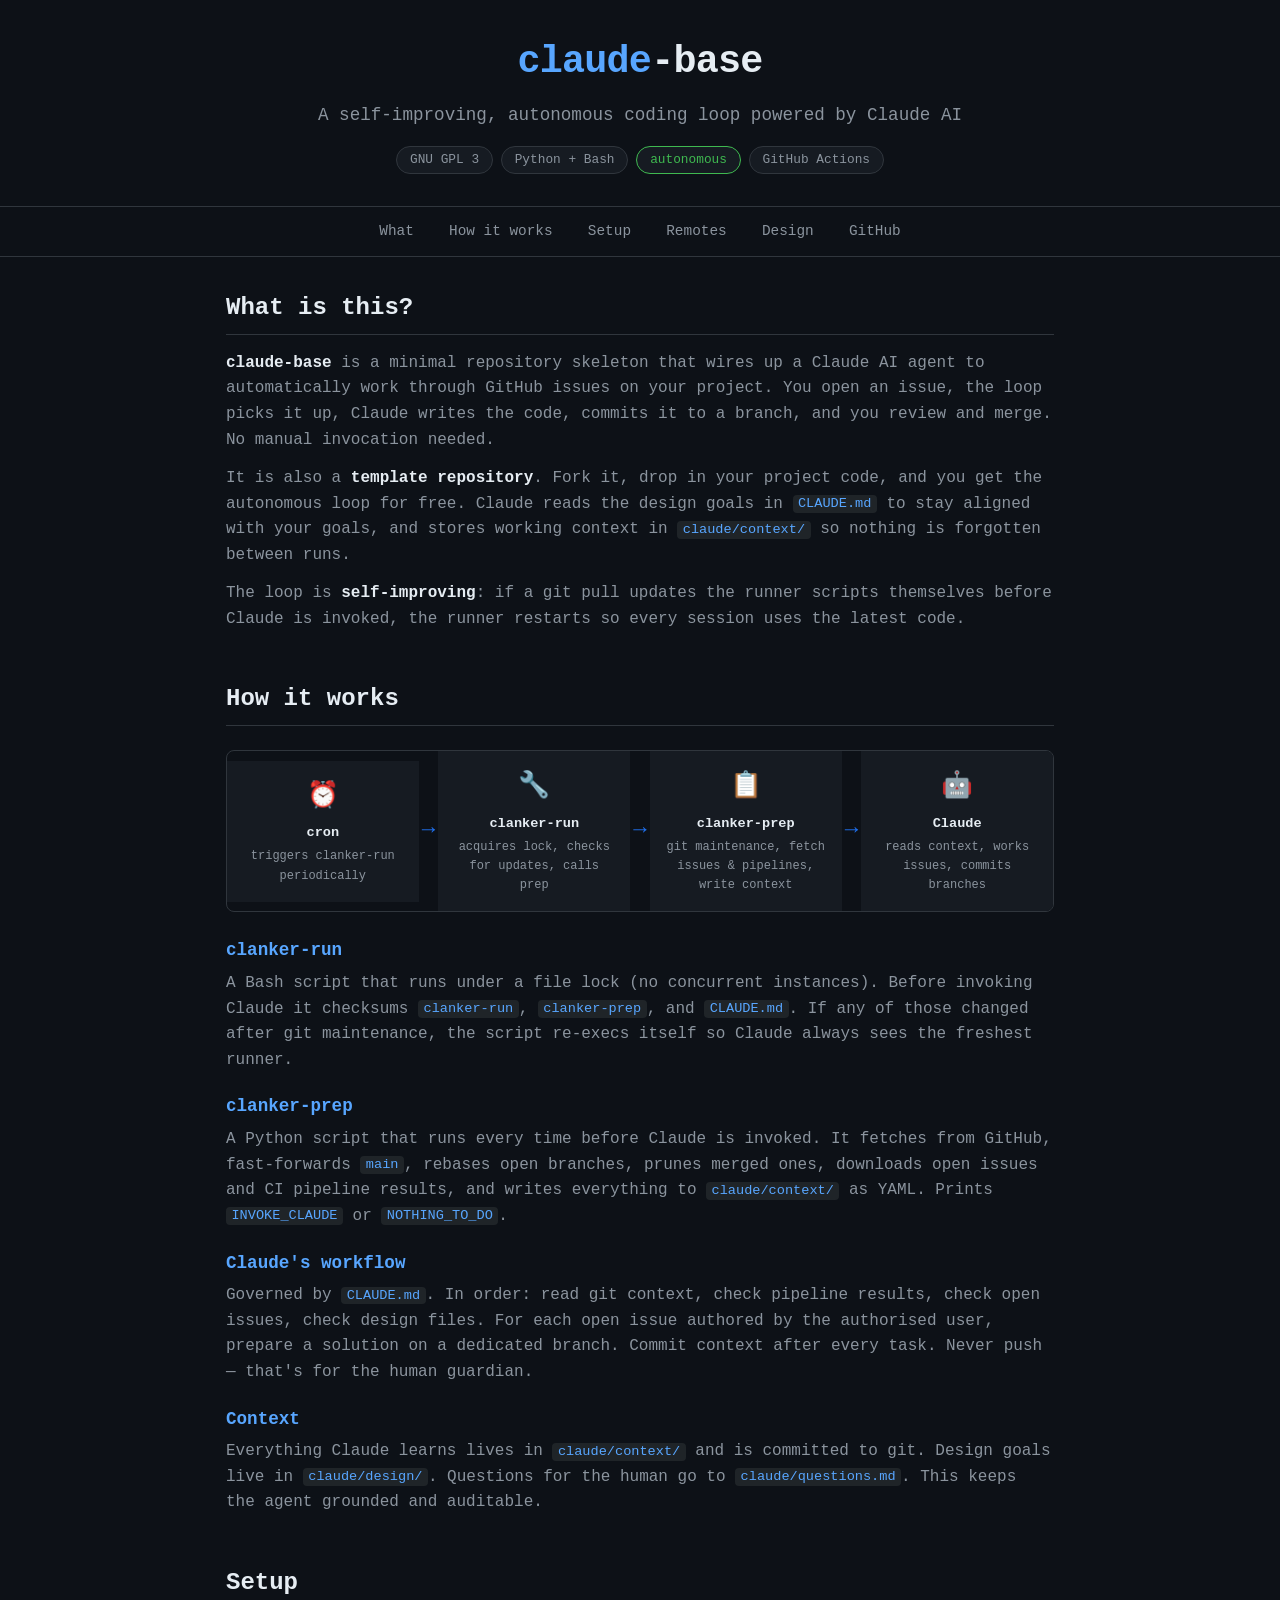
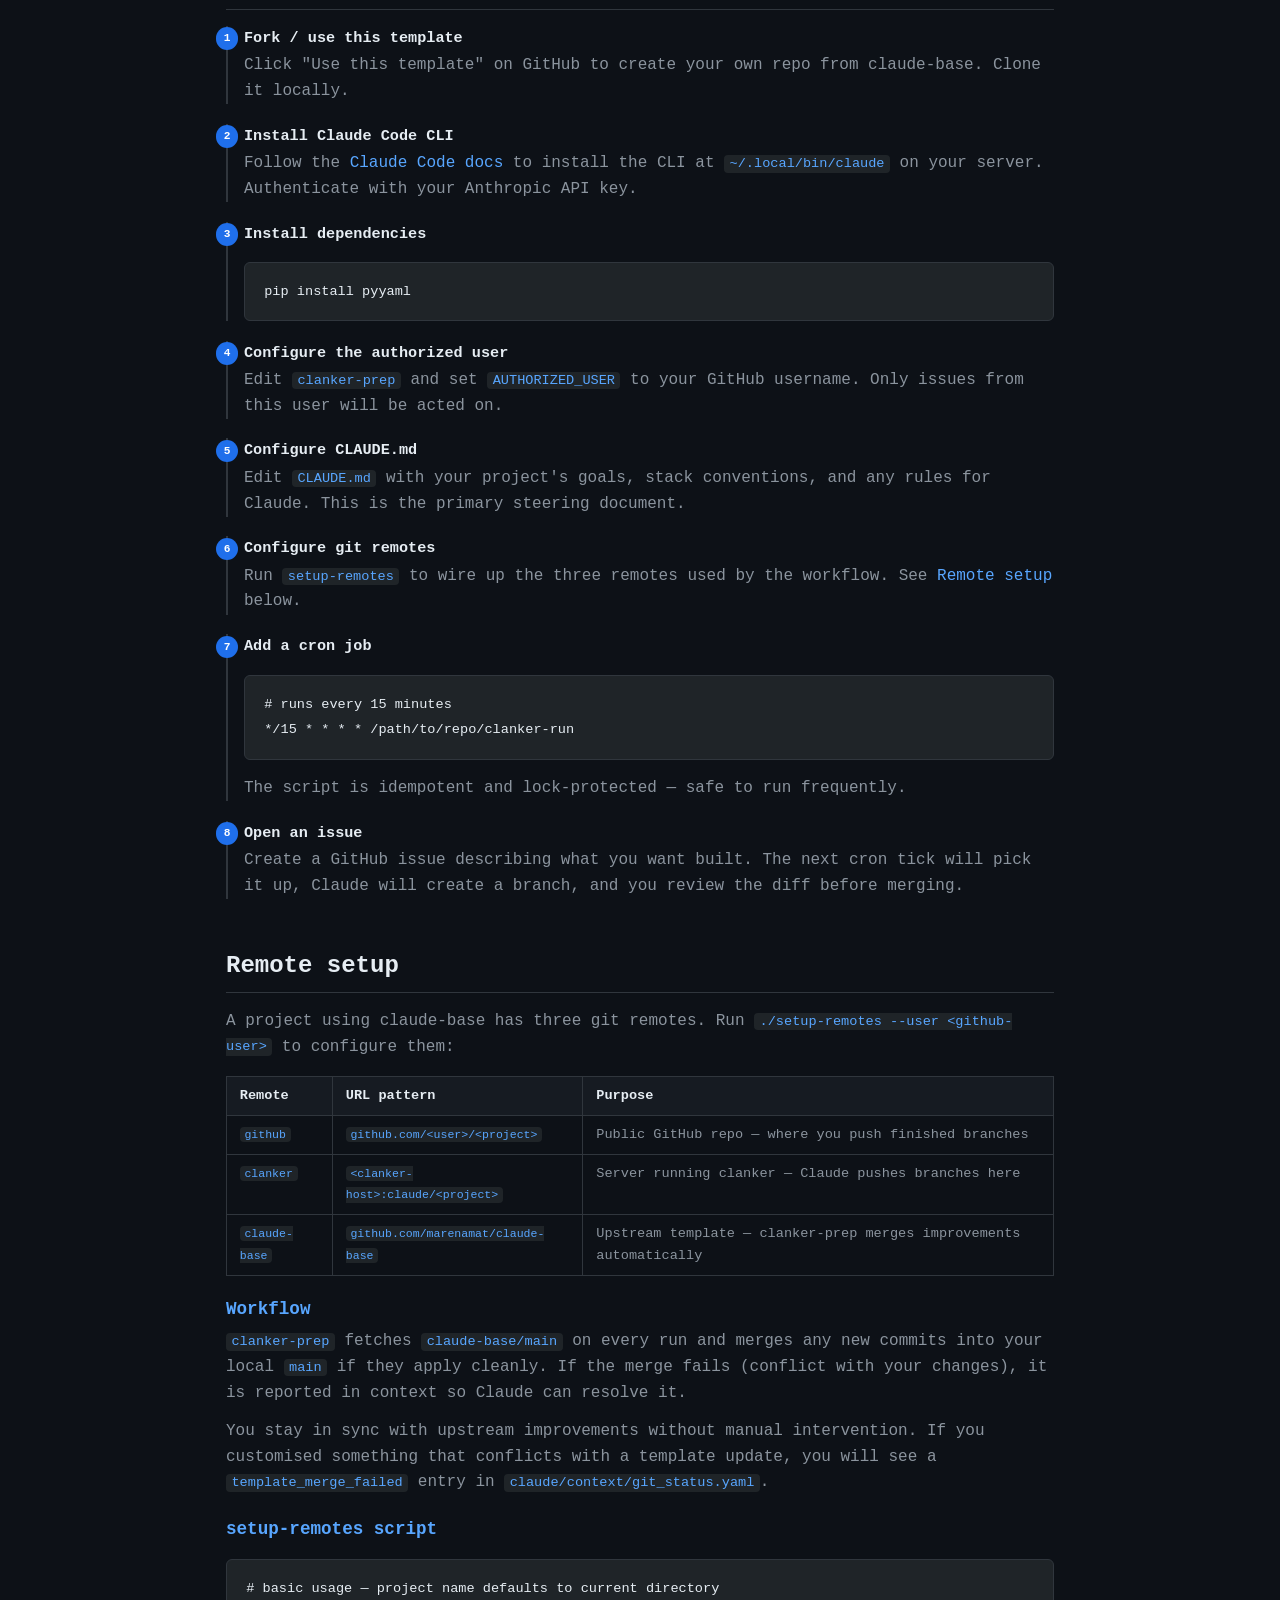
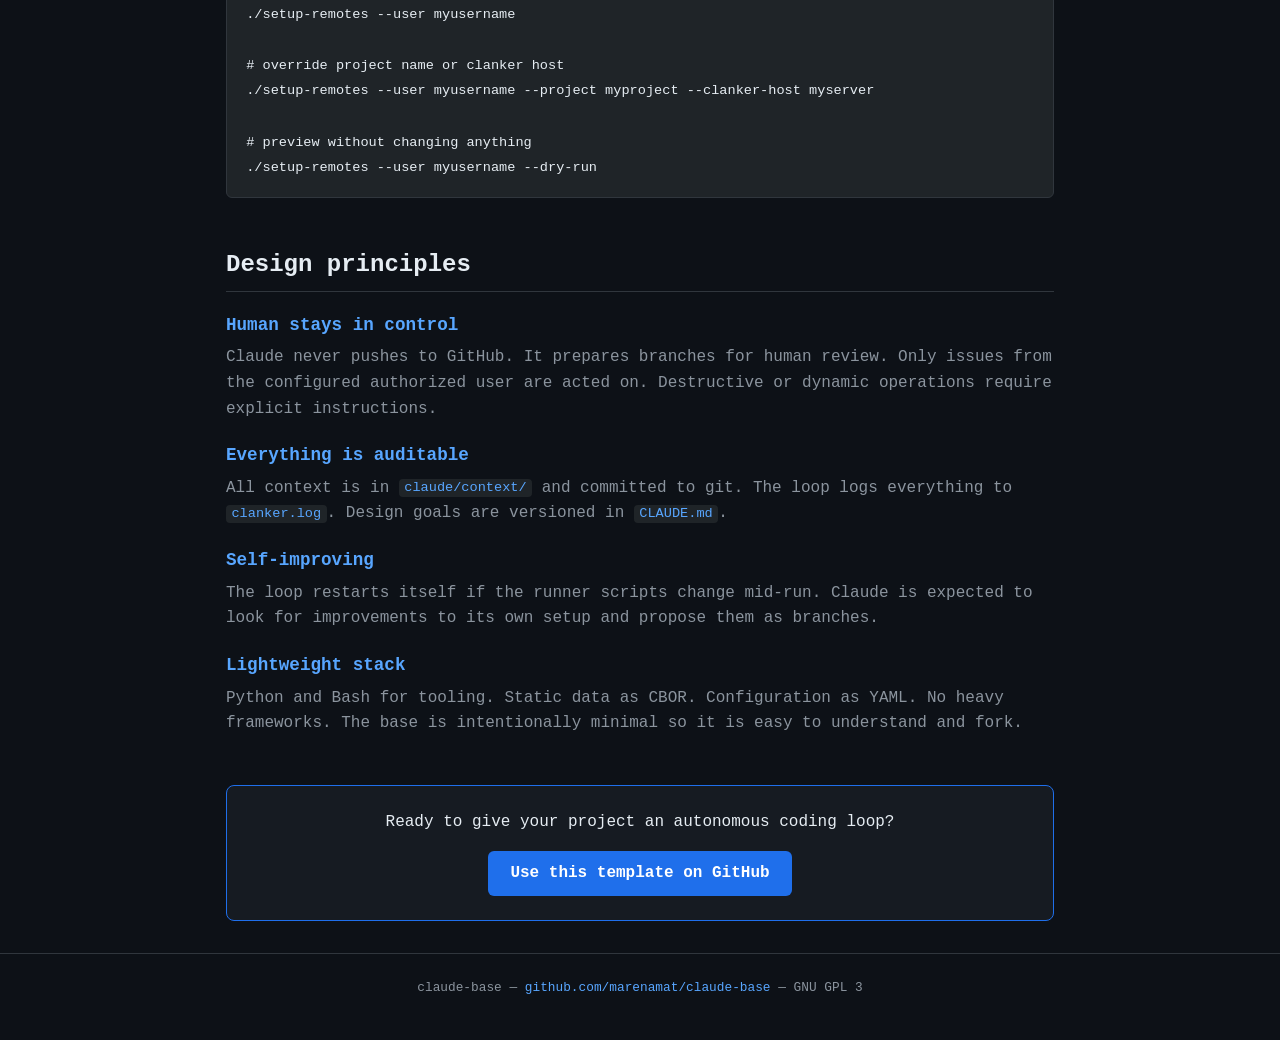
==== docs/index.html @ 1bdce698 "Initial commit" ====
<!DOCTYPE html>
<html lang="en">
<head>
  <meta charset="UTF-8">
  <meta name="viewport" content="width=device-width, initial-scale=1.0">
  <title>claude-base — autonomous Claude coding loop</title>
  <link rel="stylesheet" href="style.css">
</head>
<body>

<header>
  <h1><span>claude</span>-base</h1>
  <p class="tagline">A self-improving, autonomous coding loop powered by Claude AI</p>
  <div class="badges">
    <span class="badge">GNU GPL 3</span>
    <span class="badge">Python + Bash</span>
    <span class="badge green">autonomous</span>
    <span class="badge">GitHub Actions</span>
  </div>
</header>

<nav>
  <a href="#what">What</a>
  <a href="#how">How it works</a>
  <a href="#setup">Setup</a>
  <a href="#remotes">Remotes</a>
  <a href="#design">Design</a>
  <a href="https://github.com/marenamat/claude-base">GitHub</a>
</nav>

<main>

  <section id="what">
    <h2>What is this?</h2>
    <p>
      <strong style="color: var(--text)">claude-base</strong> is a minimal repository skeleton that wires up
      a Claude AI agent to automatically work through GitHub issues on your project.
      You open an issue, the loop picks it up, Claude writes the code, commits it to
      a branch, and you review and merge. No manual invocation needed.
    </p>
    <p>
      It is also a <strong style="color: var(--text)">template repository</strong>.
      Fork it, drop in your project code, and you get the autonomous loop for free.
      Claude reads the design goals in <code>CLAUDE.md</code> to stay
      aligned with your goals, and stores working context in <code>claude/context/</code>
      so nothing is forgotten between runs.
    </p>
    <p>
      The loop is <strong style="color: var(--text)">self-improving</strong>: if a git
      pull updates the runner scripts themselves before Claude is invoked, the runner
      restarts so every session uses the latest code.
    </p>
  </section>

  <section id="how">
    <h2>How it works</h2>

    <div class="loop-diagram">
      <div class="loop-step">
        <div class="icon">⏰</div>
        <div class="label">cron</div>
        <div class="desc">triggers clanker-run periodically</div>
      </div>
      <div class="loop-arrow">→</div>
      <div class="loop-step">
        <div class="icon">🔧</div>
        <div class="label">clanker-run</div>
        <div class="desc">acquires lock, checks for updates, calls prep</div>
      </div>
      <div class="loop-arrow">→</div>
      <div class="loop-step">
        <div class="icon">📋</div>
        <div class="label">clanker-prep</div>
        <div class="desc">git maintenance, fetch issues &amp; pipelines, write context</div>
      </div>
      <div class="loop-arrow">→</div>
      <div class="loop-step">
        <div class="icon">🤖</div>
        <div class="label">Claude</div>
        <div class="desc">reads context, works issues, commits branches</div>
      </div>
    </div>

    <h3>clanker-run</h3>
    <p>
      A Bash script that runs under a file lock (no concurrent instances).
      Before invoking Claude it checksums <code>clanker-run</code>,
      <code>clanker-prep</code>, and <code>CLAUDE.md</code>. If any of those
      changed after git maintenance, the script re-execs itself so Claude
      always sees the freshest runner.
    </p>

    <h3>clanker-prep</h3>
    <p>
      A Python script that runs every time before Claude is invoked.
      It fetches from GitHub, fast-forwards <code>main</code>, rebases open
      branches, prunes merged ones, downloads open issues and CI pipeline
      results, and writes everything to <code>claude/context/</code> as YAML.
      Prints <code>INVOKE_CLAUDE</code> or <code>NOTHING_TO_DO</code>.
    </p>

    <h3>Claude's workflow</h3>
    <p>
      Governed by <code>CLAUDE.md</code>. In order: read git context, check
      pipeline results, check open issues, check design files. For each open
      issue authored by the authorised user, prepare a solution on a dedicated
      branch. Commit context after every task. Never push — that's for the
      human guardian.
    </p>

    <h3>Context</h3>
    <p>
      Everything Claude learns lives in <code>claude/context/</code> and is
      committed to git. Design goals live in <code>claude/design/</code>.
      Questions for the human go to <code>claude/questions.md</code>.
      This keeps the agent grounded and auditable.
    </p>
  </section>

  <section id="setup">
    <h2>Setup</h2>
    <ol class="steps">
      <li>
        <strong>Fork / use this template</strong>
        Click "Use this template" on GitHub to create your own repo from
        claude-base. Clone it locally.
      </li>
      <li>
        <strong>Install Claude Code CLI</strong>
        Follow the <a href="https://docs.anthropic.com/claude-code">Claude Code docs</a>
        to install the CLI at <code>~/.local/bin/claude</code> on your server.
        Authenticate with your Anthropic API key.
      </li>
      <li>
        <strong>Install dependencies</strong>
        <pre><code>pip install pyyaml</code></pre>
      </li>
      <li>
        <strong>Configure the authorized user</strong>
        Edit <code>clanker-prep</code> and set <code>AUTHORIZED_USER</code>
        to your GitHub username. Only issues from this user will be acted on.
      </li>
      <li>
        <strong>Configure CLAUDE.md</strong>
        Edit <code>CLAUDE.md</code> with your project's goals, stack
        conventions, and any rules for Claude. This is the primary steering
        document.
      </li>
      <li>
        <strong>Configure git remotes</strong>
        Run <code>setup-remotes</code> to wire up the three remotes used by
        the workflow. See <a href="#remotes">Remote setup</a> below.
      </li>
      <li>
        <strong>Add a cron job</strong>
        <pre><code># runs every 15 minutes
*/15 * * * * /path/to/repo/clanker-run</code></pre>
        The script is idempotent and lock-protected — safe to run frequently.
      </li>
      <li>
        <strong>Open an issue</strong>
        Create a GitHub issue describing what you want built. The next cron
        tick will pick it up, Claude will create a branch, and you review the
        diff before merging.
      </li>
    </ol>
  </section>

  <section id="remotes">
    <h2>Remote setup</h2>
    <p>
      A project using claude-base has three git remotes. Run
      <code>./setup-remotes --user &lt;github-user&gt;</code> to configure them:
    </p>

    <table class="remotes-table">
      <thead>
        <tr><th>Remote</th><th>URL pattern</th><th>Purpose</th></tr>
      </thead>
      <tbody>
        <tr>
          <td><code>github</code></td>
          <td><code>github.com/&lt;user&gt;/&lt;project&gt;</code></td>
          <td>Public GitHub repo — where you push finished branches</td>
        </tr>
        <tr>
          <td><code>clanker</code></td>
          <td><code>&lt;clanker-host&gt;:claude/&lt;project&gt;</code></td>
          <td>Server running clanker — Claude pushes branches here</td>
        </tr>
        <tr>
          <td><code>claude-base</code></td>
          <td><code>github.com/marenamat/claude-base</code></td>
          <td>Upstream template — clanker-prep merges improvements automatically</td>
        </tr>
      </tbody>
    </table>

    <h3>Workflow</h3>
    <p>
      <code>clanker-prep</code> fetches <code>claude-base/main</code> on every
      run and merges any new commits into your local <code>main</code> if they
      apply cleanly. If the merge fails (conflict with your changes), it is
      reported in context so Claude can resolve it.
    </p>
    <p>
      You stay in sync with upstream improvements without manual intervention.
      If you customised something that conflicts with a template update, you
      will see a <code>template_merge_failed</code> entry in
      <code>claude/context/git_status.yaml</code>.
    </p>

    <h3>setup-remotes script</h3>
    <pre><code># basic usage — project name defaults to current directory
./setup-remotes --user myusername

# override project name or clanker host
./setup-remotes --user myusername --project myproject --clanker-host myserver

# preview without changing anything
./setup-remotes --user myusername --dry-run</code></pre>
  </section>

  <section id="design">
    <h2>Design principles</h2>

    <h3>Human stays in control</h3>
    <p>
      Claude never pushes to GitHub. It prepares branches for human review.
      Only issues from the configured authorized user are acted on.
      Destructive or dynamic operations require explicit instructions.
    </p>

    <h3>Everything is auditable</h3>
    <p>
      All context is in <code>claude/context/</code> and committed to git.
      The loop logs everything to <code>clanker.log</code>.
      Design goals are versioned in <code>CLAUDE.md</code>.
    </p>

    <h3>Self-improving</h3>
    <p>
      The loop restarts itself if the runner scripts change mid-run.
      Claude is expected to look for improvements to its own setup and
      propose them as branches.
    </p>

    <h3>Lightweight stack</h3>
    <p>
      Python and Bash for tooling. Static data as CBOR. Configuration as YAML.
      No heavy frameworks. The base is intentionally minimal so it is easy to
      understand and fork.
    </p>
  </section>

  <div class="cta-box">
    <p>Ready to give your project an autonomous coding loop?</p>
    <a class="cta-btn" href="https://github.com/marenamat/claude-base">
      Use this template on GitHub
    </a>
  </div>

</main>

<footer>
  <p>
    claude-base &mdash; <a href="https://github.com/marenamat/claude-base">github.com/marenamat/claude-base</a>
    &mdash; GNU GPL 3
  </p>
</footer>

</body>
</html>
---- docs/style.css ----
/* claude-base website */

:root {
  --bg: #0d1117;
  --surface: #161b22;
  --border: #30363d;
  --text: #e6edf3;
  --muted: #8b949e;
  --accent: #58a6ff;
  --accent-dim: #1f6feb;
  --green: #3fb950;
  --code-bg: #1f2428;
  --max-width: 860px;
}

*, *::before, *::after {
  box-sizing: border-box;
  margin: 0;
  padding: 0;
}

html {
  font-size: 16px;
  scroll-behavior: smooth;
}

body {
  background: var(--bg);
  color: var(--text);
  font-family: -apple-system, BlinkMacSystemFont, "Segoe UI", Roboto, monospace;
  line-height: 1.6;
}

a {
  color: var(--accent);
  text-decoration: none;
}

a:hover {
  text-decoration: underline;
}

/* Layout */

header {
  border-bottom: 1px solid var(--border);
  padding: 2rem 1rem;
  text-align: center;
}

header h1 {
  font-size: 2.4rem;
  font-weight: 700;
  letter-spacing: -0.02em;
}

header h1 span {
  color: var(--accent);
}

header p.tagline {
  color: var(--muted);
  font-size: 1.1rem;
  margin-top: 0.5rem;
}

header .badges {
  display: flex;
  gap: 0.5rem;
  justify-content: center;
  margin-top: 1rem;
  flex-wrap: wrap;
}

header .badge {
  background: var(--surface);
  border: 1px solid var(--border);
  border-radius: 2rem;
  color: var(--muted);
  font-size: 0.8rem;
  padding: 0.2rem 0.8rem;
}

header .badge.green {
  border-color: var(--green);
  color: var(--green);
}

nav {
  border-bottom: 1px solid var(--border);
  padding: 0.5rem 1rem;
  text-align: center;
}

nav a {
  color: var(--muted);
  display: inline-block;
  font-size: 0.9rem;
  padding: 0.3rem 0.8rem;
}

nav a:hover {
  color: var(--text);
  text-decoration: none;
}

main {
  margin: 0 auto;
  max-width: var(--max-width);
  padding: 2rem 1rem;
}

section {
  margin-bottom: 3rem;
}

h2 {
  border-bottom: 1px solid var(--border);
  color: var(--text);
  font-size: 1.5rem;
  font-weight: 600;
  margin-bottom: 1rem;
  padding-bottom: 0.4rem;
}

h3 {
  color: var(--accent);
  font-size: 1.1rem;
  font-weight: 600;
  margin: 1.2rem 0 0.4rem;
}

p {
  color: var(--muted);
  margin-bottom: 0.8rem;
}

ul, ol {
  color: var(--muted);
  margin-bottom: 0.8rem;
  padding-left: 1.5rem;
}

li {
  margin-bottom: 0.3rem;
}

/* Code */

code {
  background: var(--code-bg);
  border-radius: 4px;
  color: var(--accent);
  font-family: "SFMono-Regular", Consolas, "Liberation Mono", Menlo, monospace;
  font-size: 0.85em;
  padding: 0.1em 0.4em;
}

pre {
  background: var(--code-bg);
  border: 1px solid var(--border);
  border-radius: 6px;
  margin: 1rem 0;
  overflow-x: auto;
  padding: 1rem 1.2rem;
}

pre code {
  background: none;
  color: var(--text);
  font-size: 0.85rem;
  padding: 0;
}

/* Loop diagram */

.loop-diagram {
  border: 1px solid var(--border);
  border-radius: 8px;
  display: flex;
  align-items: center;
  justify-content: center;
  flex-wrap: wrap;
  gap: 0;
  margin: 1.5rem 0;
  overflow: hidden;
}

.loop-step {
  background: var(--surface);
  flex: 1 1 160px;
  padding: 1rem;
  text-align: center;
}

.loop-step .icon {
  font-size: 1.6rem;
}

.loop-step .label {
  color: var(--text);
  font-size: 0.85rem;
  font-weight: 600;
  margin-top: 0.3rem;
}

.loop-step .desc {
  color: var(--muted);
  font-size: 0.75rem;
  margin-top: 0.2rem;
}

.loop-arrow {
  color: var(--accent-dim);
  font-size: 1.4rem;
  flex: 0 0 auto;
  padding: 0 0.2rem;
}

/* Setup steps */

.steps {
  counter-reset: step;
  list-style: none;
  padding: 0;
}

.steps li {
  border-left: 2px solid var(--border);
  counter-increment: step;
  margin-bottom: 1.2rem;
  padding-left: 1rem;
  position: relative;
}

.steps li::before {
  background: var(--accent-dim);
  border-radius: 50%;
  color: #fff;
  content: counter(step);
  font-size: 0.7rem;
  font-weight: 700;
  height: 1.4rem;
  left: -0.75rem;
  line-height: 1.4rem;
  position: absolute;
  text-align: center;
  top: 0.1rem;
  width: 1.4rem;
}

.steps li strong {
  color: var(--text);
  display: block;
  font-size: 0.95rem;
  margin-bottom: 0.2rem;
}

/* CTA */

.cta-box {
  background: var(--surface);
  border: 1px solid var(--accent-dim);
  border-radius: 8px;
  padding: 1.5rem;
  text-align: center;
}

.cta-box p {
  color: var(--text);
  font-size: 1rem;
  margin-bottom: 1rem;
}

.cta-btn {
  background: var(--accent-dim);
  border-radius: 6px;
  color: #fff !important;
  display: inline-block;
  font-weight: 600;
  padding: 0.6rem 1.4rem;
  text-decoration: none !important;
  transition: background 0.15s;
}

.cta-btn:hover {
  background: var(--accent);
}

/* Remotes table */

.remotes-table {
  border-collapse: collapse;
  margin: 1rem 0;
  width: 100%;
}

.remotes-table th,
.remotes-table td {
  border: 1px solid var(--border);
  padding: 0.5rem 0.8rem;
  text-align: left;
  vertical-align: top;
}

.remotes-table th {
  background: var(--surface);
  color: var(--text);
  font-size: 0.85rem;
  font-weight: 600;
}

.remotes-table td {
  color: var(--muted);
  font-size: 0.85rem;
}

/* Footer */

footer {
  border-top: 1px solid var(--border);
  color: var(--muted);
  font-size: 0.8rem;
  padding: 1.5rem 1rem;
  text-align: center;
}

/* Responsive */

@media (max-width: 600px) {
  header h1 { font-size: 1.8rem; }
  .loop-arrow { display: none; }
  .loop-step { flex-basis: 100%; border-bottom: 1px solid var(--border); }
}
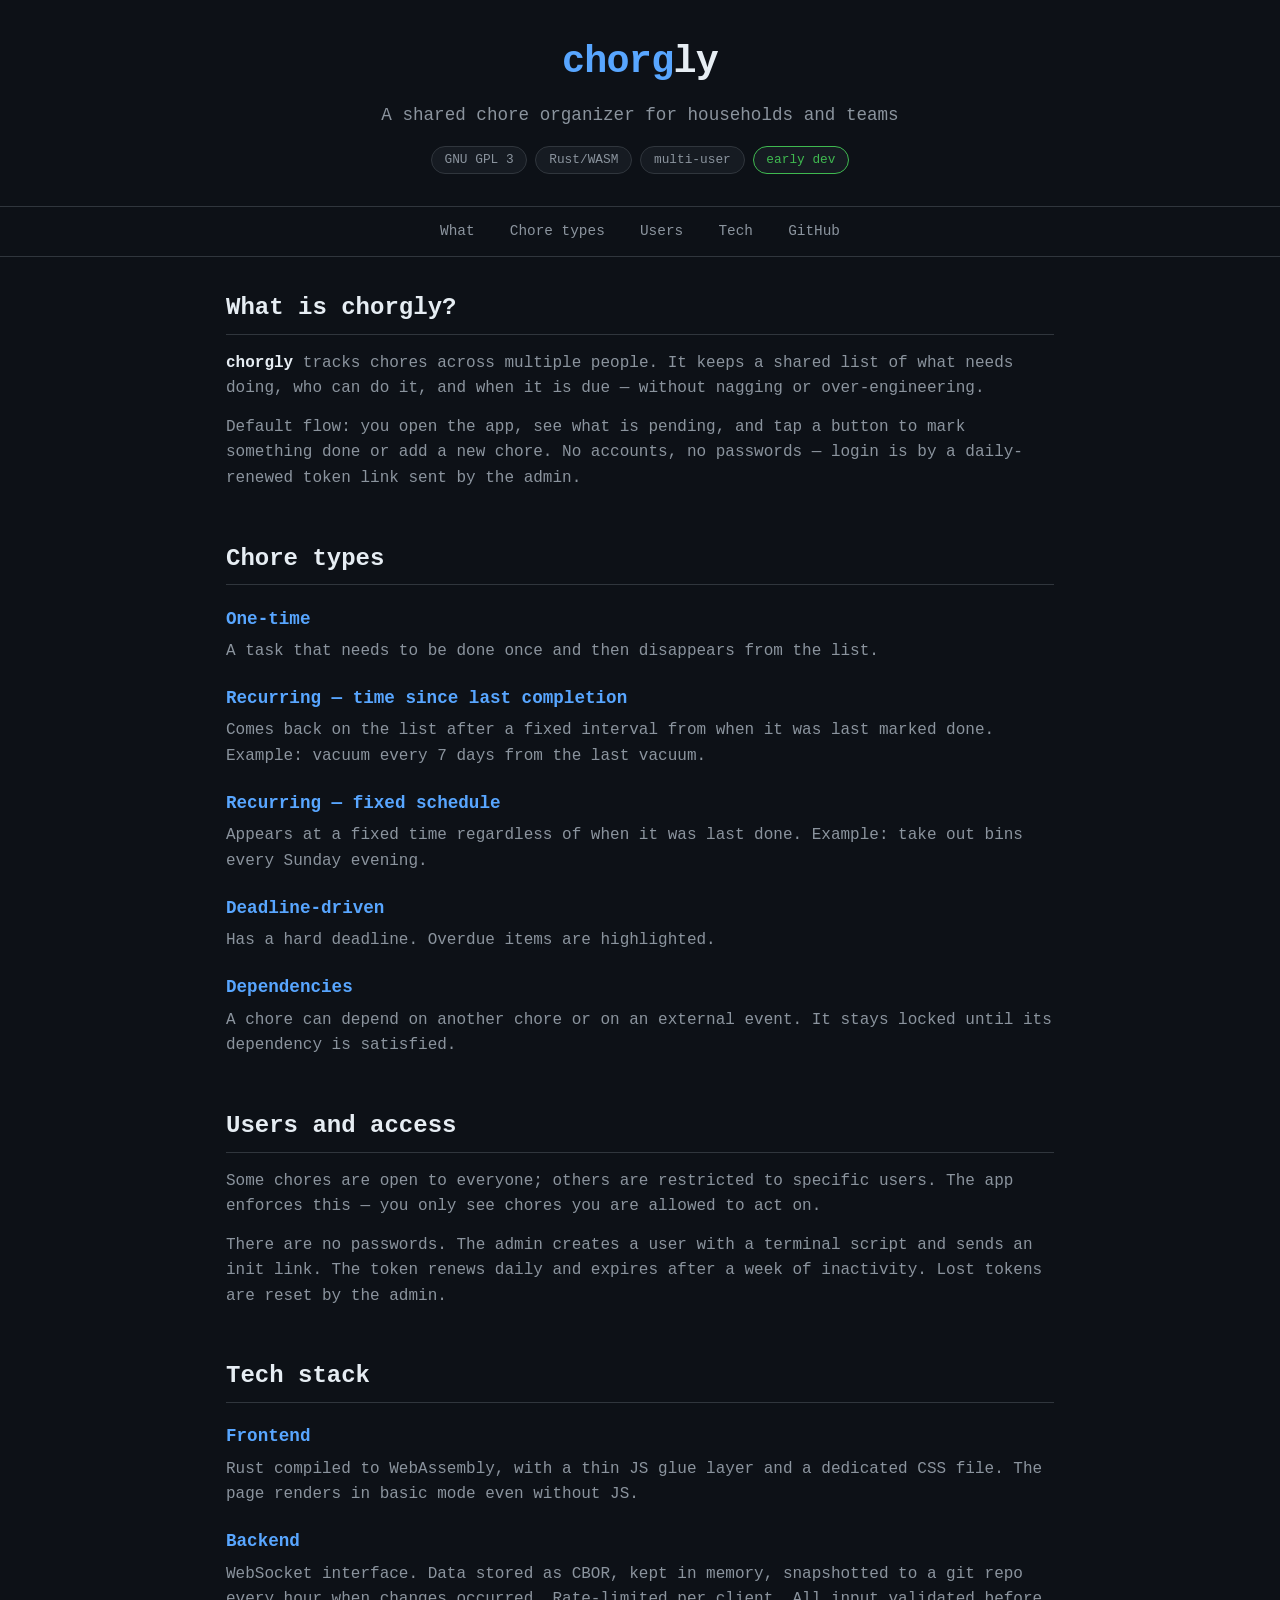
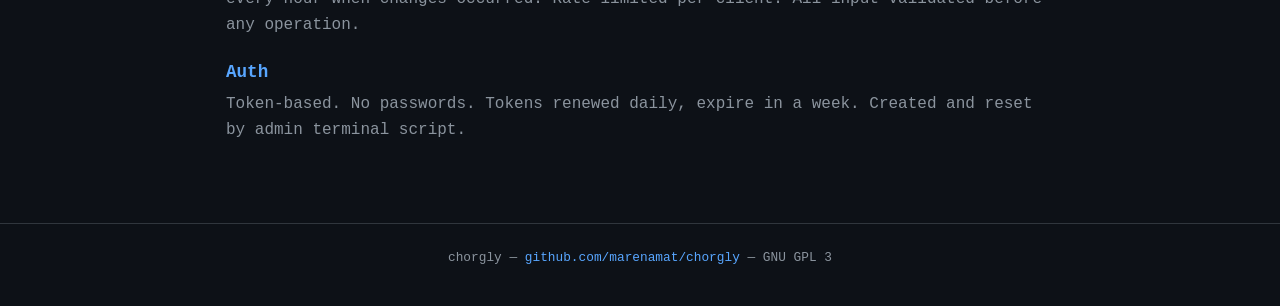
==== commit 91611e82: "bootstrap: fix readme, replace docs with chorgly landing page - README.md now describes chorgly (cho" ====
--- a/docs/index.html
+++ b/docs/index.html
@@ -3,268 +3,117 @@
 <head>
   <meta charset="UTF-8">
   <meta name="viewport" content="width=device-width, initial-scale=1.0">
-  <title>claude-base — autonomous Claude coding loop</title>
+  <title>chorgly — shared chore organizer</title>
   <link rel="stylesheet" href="style.css">
 </head>
 <body>
 
 <header>
-  <h1><span>claude</span>-base</h1>
-  <p class="tagline">A self-improving, autonomous coding loop powered by Claude AI</p>
+  <h1><span>chorg</span>ly</h1>
+  <p class="tagline">A shared chore organizer for households and teams</p>
   <div class="badges">
     <span class="badge">GNU GPL 3</span>
-    <span class="badge">Python + Bash</span>
-    <span class="badge green">autonomous</span>
-    <span class="badge">GitHub Actions</span>
+    <span class="badge">Rust/WASM</span>
+    <span class="badge">multi-user</span>
+    <span class="badge green">early dev</span>
   </div>
 </header>
 
 <nav>
   <a href="#what">What</a>
-  <a href="#how">How it works</a>
-  <a href="#setup">Setup</a>
-  <a href="#remotes">Remotes</a>
-  <a href="#design">Design</a>
-  <a href="https://github.com/marenamat/claude-base">GitHub</a>
+  <a href="#chores">Chore types</a>
+  <a href="#users">Users</a>
+  <a href="#tech">Tech</a>
+  <a href="https://github.com/marenamat/chorgly">GitHub</a>
 </nav>
 
 <main>
 
   <section id="what">
-    <h2>What is this?</h2>
+    <h2>What is chorgly?</h2>
     <p>
-      <strong style="color: var(--text)">claude-base</strong> is a minimal repository skeleton that wires up
-      a Claude AI agent to automatically work through GitHub issues on your project.
-      You open an issue, the loop picks it up, Claude writes the code, commits it to
-      a branch, and you review and merge. No manual invocation needed.
+      <strong style="color: var(--text)">chorgly</strong> tracks chores across
+      multiple people. It keeps a shared list of what needs doing, who can do it,
+      and when it is due — without nagging or over-engineering.
     </p>
     <p>
-      It is also a <strong style="color: var(--text)">template repository</strong>.
-      Fork it, drop in your project code, and you get the autonomous loop for free.
-      Claude reads the design goals in <code>CLAUDE.md</code> to stay
-      aligned with your goals, and stores working context in <code>claude/context/</code>
-      so nothing is forgotten between runs.
-    </p>
-    <p>
-      The loop is <strong style="color: var(--text)">self-improving</strong>: if a git
-      pull updates the runner scripts themselves before Claude is invoked, the runner
-      restarts so every session uses the latest code.
+      Default flow: you open the app, see what is pending, and tap a button to
+      mark something done or add a new chore. No accounts, no passwords — login
+      is by a daily-renewed token link sent by the admin.
     </p>
   </section>
 
-  <section id="how">
-    <h2>How it works</h2>
+  <section id="chores">
+    <h2>Chore types</h2>
 
-    <div class="loop-diagram">
-      <div class="loop-step">
-        <div class="icon">⏰</div>
-        <div class="label">cron</div>
-        <div class="desc">triggers clanker-run periodically</div>
-      </div>
-      <div class="loop-arrow">→</div>
-      <div class="loop-step">
-        <div class="icon">🔧</div>
-        <div class="label">clanker-run</div>
-        <div class="desc">acquires lock, checks for updates, calls prep</div>
-      </div>
-      <div class="loop-arrow">→</div>
-      <div class="loop-step">
-        <div class="icon">📋</div>
-        <div class="label">clanker-prep</div>
-        <div class="desc">git maintenance, fetch issues &amp; pipelines, write context</div>
-      </div>
-      <div class="loop-arrow">→</div>
-      <div class="loop-step">
-        <div class="icon">🤖</div>
-        <div class="label">Claude</div>
-        <div class="desc">reads context, works issues, commits branches</div>
-      </div>
-    </div>
+    <h3>One-time</h3>
+    <p>A task that needs to be done once and then disappears from the list.</p>
 
-    <h3>clanker-run</h3>
+    <h3>Recurring — time since last completion</h3>
     <p>
-      A Bash script that runs under a file lock (no concurrent instances).
-      Before invoking Claude it checksums <code>clanker-run</code>,
-      <code>clanker-prep</code>, and <code>CLAUDE.md</code>. If any of those
-      changed after git maintenance, the script re-execs itself so Claude
-      always sees the freshest runner.
+      Comes back on the list after a fixed interval from when it was last marked
+      done. Example: vacuum every 7 days from the last vacuum.
     </p>
 
-    <h3>clanker-prep</h3>
+    <h3>Recurring — fixed schedule</h3>
     <p>
-      A Python script that runs every time before Claude is invoked.
-      It fetches from GitHub, fast-forwards <code>main</code>, rebases open
-      branches, prunes merged ones, downloads open issues and CI pipeline
-      results, and writes everything to <code>claude/context/</code> as YAML.
-      Prints <code>INVOKE_CLAUDE</code> or <code>NOTHING_TO_DO</code>.
+      Appears at a fixed time regardless of when it was last done.
+      Example: take out bins every Sunday evening.
     </p>
 
-    <h3>Claude's workflow</h3>
+    <h3>Deadline-driven</h3>
     <p>
-      Governed by <code>CLAUDE.md</code>. In order: read git context, check
-      pipeline results, check open issues, check design files. For each open
-      issue authored by the authorised user, prepare a solution on a dedicated
-      branch. Commit context after every task. Never push — that's for the
-      human guardian.
+      Has a hard deadline. Overdue items are highlighted.
     </p>
 
-    <h3>Context</h3>
+    <h3>Dependencies</h3>
     <p>
-      Everything Claude learns lives in <code>claude/context/</code> and is
-      committed to git. Design goals live in <code>claude/design/</code>.
-      Questions for the human go to <code>claude/questions.md</code>.
-      This keeps the agent grounded and auditable.
+      A chore can depend on another chore or on an external event.
+      It stays locked until its dependency is satisfied.
     </p>
   </section>
 
-  <section id="setup">
-    <h2>Setup</h2>
-    <ol class="steps">
-      <li>
-        <strong>Fork / use this template</strong>
-        Click "Use this template" on GitHub to create your own repo from
-        claude-base. Clone it locally.
-      </li>
-      <li>
-        <strong>Install Claude Code CLI</strong>
-        Follow the <a href="https://docs.anthropic.com/claude-code">Claude Code docs</a>
-        to install the CLI at <code>~/.local/bin/claude</code> on your server.
-        Authenticate with your Anthropic API key.
-      </li>
-      <li>
-        <strong>Install dependencies</strong>
-        <pre><code>pip install pyyaml</code></pre>
-      </li>
-      <li>
-        <strong>Configure the authorized user</strong>
-        Edit <code>clanker-prep</code> and set <code>AUTHORIZED_USER</code>
-        to your GitHub username. Only issues from this user will be acted on.
-      </li>
-      <li>
-        <strong>Configure CLAUDE.md</strong>
-        Edit <code>CLAUDE.md</code> with your project's goals, stack
-        conventions, and any rules for Claude. This is the primary steering
-        document.
-      </li>
-      <li>
-        <strong>Configure git remotes</strong>
-        Run <code>setup-remotes</code> to wire up the three remotes used by
-        the workflow. See <a href="#remotes">Remote setup</a> below.
-      </li>
-      <li>
-        <strong>Add a cron job</strong>
-        <pre><code># runs every 15 minutes
-*/15 * * * * /path/to/repo/clanker-run</code></pre>
-        The script is idempotent and lock-protected — safe to run frequently.
-      </li>
-      <li>
-        <strong>Open an issue</strong>
-        Create a GitHub issue describing what you want built. The next cron
-        tick will pick it up, Claude will create a branch, and you review the
-        diff before merging.
-      </li>
-    </ol>
-  </section>
-
-  <section id="remotes">
-    <h2>Remote setup</h2>
+  <section id="users">
+    <h2>Users and access</h2>
     <p>
-      A project using claude-base has three git remotes. Run
-      <code>./setup-remotes --user &lt;github-user&gt;</code> to configure them:
-    </p>
-
-    <table class="remotes-table">
-      <thead>
-        <tr><th>Remote</th><th>URL pattern</th><th>Purpose</th></tr>
-      </thead>
-      <tbody>
-        <tr>
-          <td><code>github</code></td>
-          <td><code>github.com/&lt;user&gt;/&lt;project&gt;</code></td>
-          <td>Public GitHub repo — where you push finished branches</td>
-        </tr>
-        <tr>
-          <td><code>clanker</code></td>
-          <td><code>&lt;clanker-host&gt;:claude/&lt;project&gt;</code></td>
-          <td>Server running clanker — Claude pushes branches here</td>
-        </tr>
-        <tr>
-          <td><code>claude-base</code></td>
-          <td><code>github.com/marenamat/claude-base</code></td>
-          <td>Upstream template — clanker-prep merges improvements automatically</td>
-        </tr>
-      </tbody>
-    </table>
-
-    <h3>Workflow</h3>
-    <p>
-      <code>clanker-prep</code> fetches <code>claude-base/main</code> on every
-      run and merges any new commits into your local <code>main</code> if they
-      apply cleanly. If the merge fails (conflict with your changes), it is
-      reported in context so Claude can resolve it.
+      Some chores are open to everyone; others are restricted to specific users.
+      The app enforces this — you only see chores you are allowed to act on.
     </p>
     <p>
-      You stay in sync with upstream improvements without manual intervention.
-      If you customised something that conflicts with a template update, you
-      will see a <code>template_merge_failed</code> entry in
-      <code>claude/context/git_status.yaml</code>.
-    </p>
-
-    <h3>setup-remotes script</h3>
-    <pre><code># basic usage — project name defaults to current directory
-./setup-remotes --user myusername
-
-# override project name or clanker host
-./setup-remotes --user myusername --project myproject --clanker-host myserver
-
-# preview without changing anything
-./setup-remotes --user myusername --dry-run</code></pre>
-  </section>
-
-  <section id="design">
-    <h2>Design principles</h2>
-
-    <h3>Human stays in control</h3>
-    <p>
-      Claude never pushes to GitHub. It prepares branches for human review.
-      Only issues from the configured authorized user are acted on.
-      Destructive or dynamic operations require explicit instructions.
-    </p>
-
-    <h3>Everything is auditable</h3>
-    <p>
-      All context is in <code>claude/context/</code> and committed to git.
-      The loop logs everything to <code>clanker.log</code>.
-      Design goals are versioned in <code>CLAUDE.md</code>.
-    </p>
-
-    <h3>Self-improving</h3>
-    <p>
-      The loop restarts itself if the runner scripts change mid-run.
-      Claude is expected to look for improvements to its own setup and
-      propose them as branches.
-    </p>
-
-    <h3>Lightweight stack</h3>
-    <p>
-      Python and Bash for tooling. Static data as CBOR. Configuration as YAML.
-      No heavy frameworks. The base is intentionally minimal so it is easy to
-      understand and fork.
+      There are no passwords. The admin creates a user with a terminal script and
+      sends an init link. The token renews daily and expires after a week of
+      inactivity. Lost tokens are reset by the admin.
     </p>
   </section>
 
-  <div class="cta-box">
-    <p>Ready to give your project an autonomous coding loop?</p>
-    <a class="cta-btn" href="https://github.com/marenamat/claude-base">
-      Use this template on GitHub
-    </a>
-  </div>
+  <section id="tech">
+    <h2>Tech stack</h2>
+
+    <h3>Frontend</h3>
+    <p>
+      Rust compiled to WebAssembly, with a thin JS glue layer and a dedicated
+      CSS file. The page renders in basic mode even without JS.
+    </p>
+
+    <h3>Backend</h3>
+    <p>
+      WebSocket interface. Data stored as CBOR, kept in memory, snapshotted to
+      a git repo every hour when changes occurred. Rate-limited per client.
+      All input validated before any operation.
+    </p>
+
+    <h3>Auth</h3>
+    <p>
+      Token-based. No passwords. Tokens renewed daily, expire in a week.
+      Created and reset by admin terminal script.
+    </p>
+  </section>
 
 </main>
 
 <footer>
   <p>
-    claude-base &mdash; <a href="https://github.com/marenamat/claude-base">github.com/marenamat/claude-base</a>
+    chorgly &mdash; <a href="https://github.com/marenamat/chorgly">github.com/marenamat/chorgly</a>
     &mdash; GNU GPL 3
   </p>
 </footer>
--- a/docs/style.css
+++ b/docs/style.css
@@ -1,4 +1,4 @@
-/* claude-base website */
+/* chorgly website */
 
 :root {
   --bg: #0d1117;
